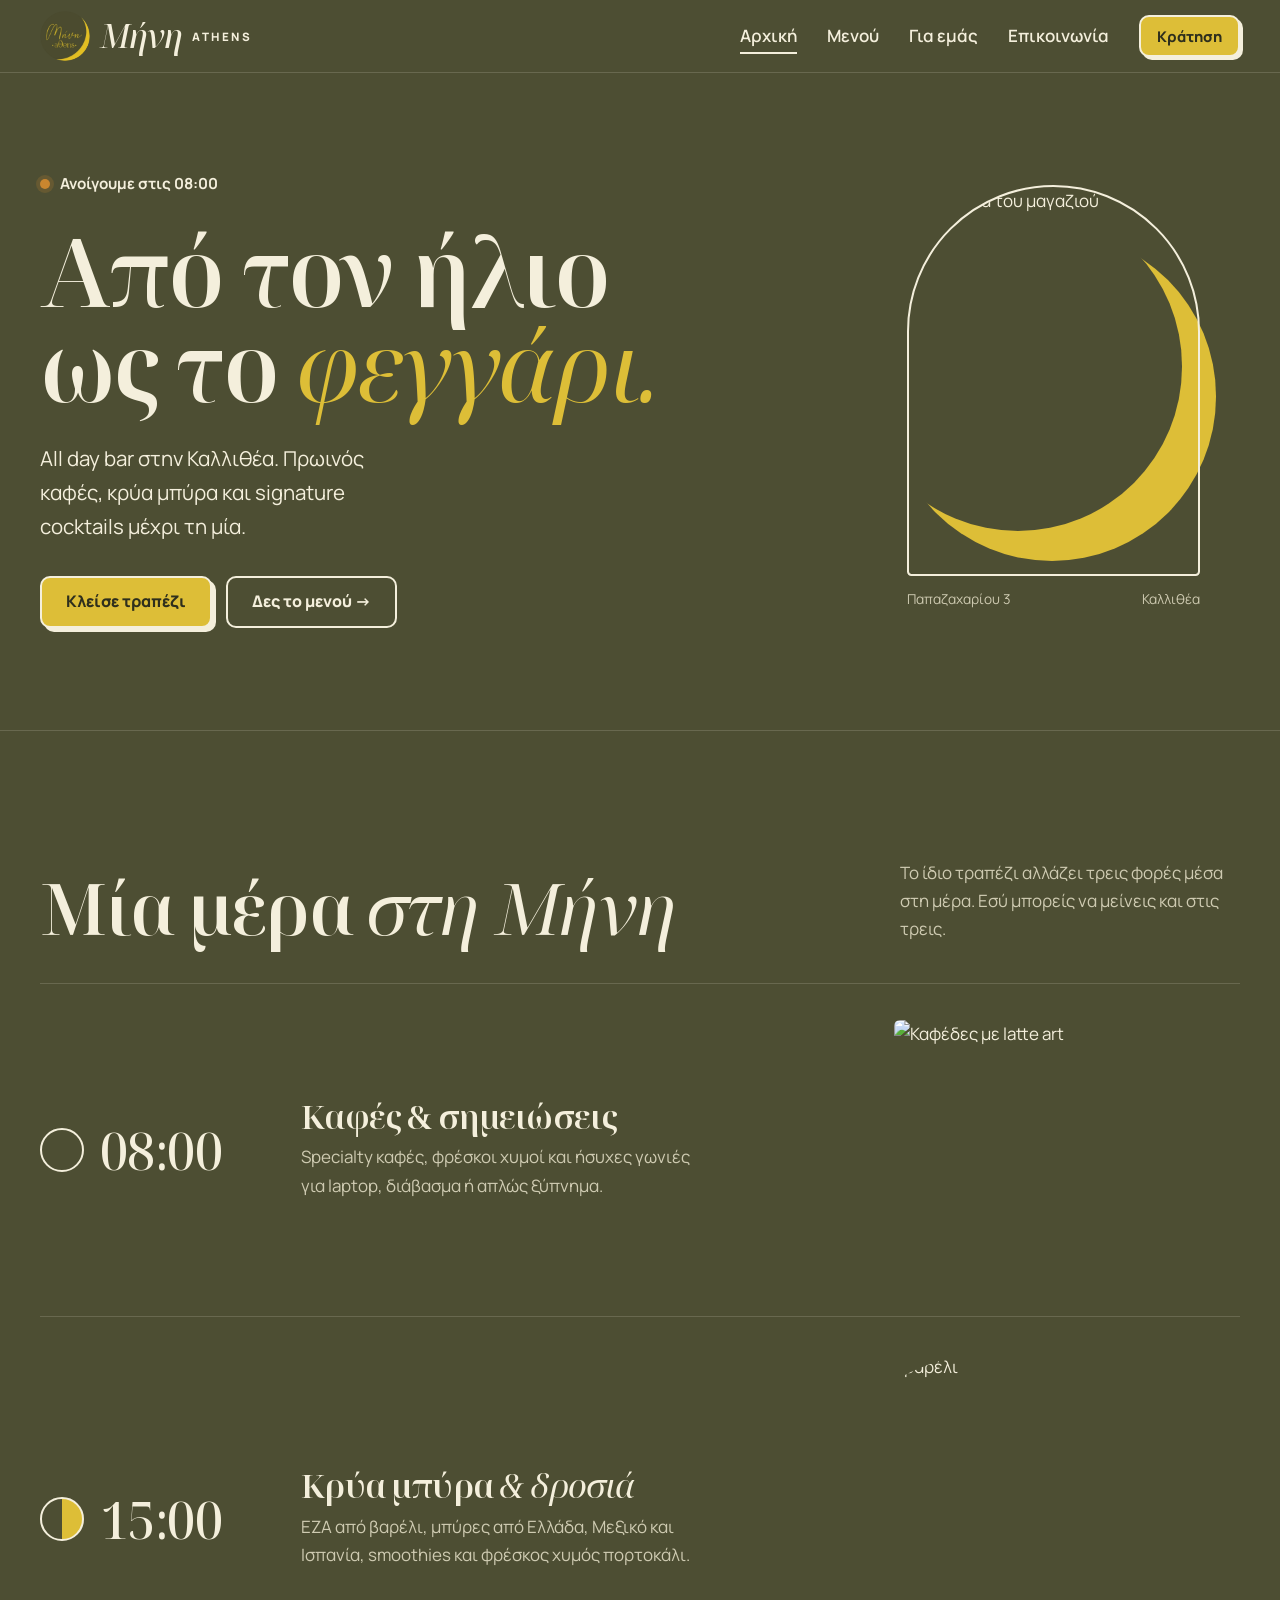
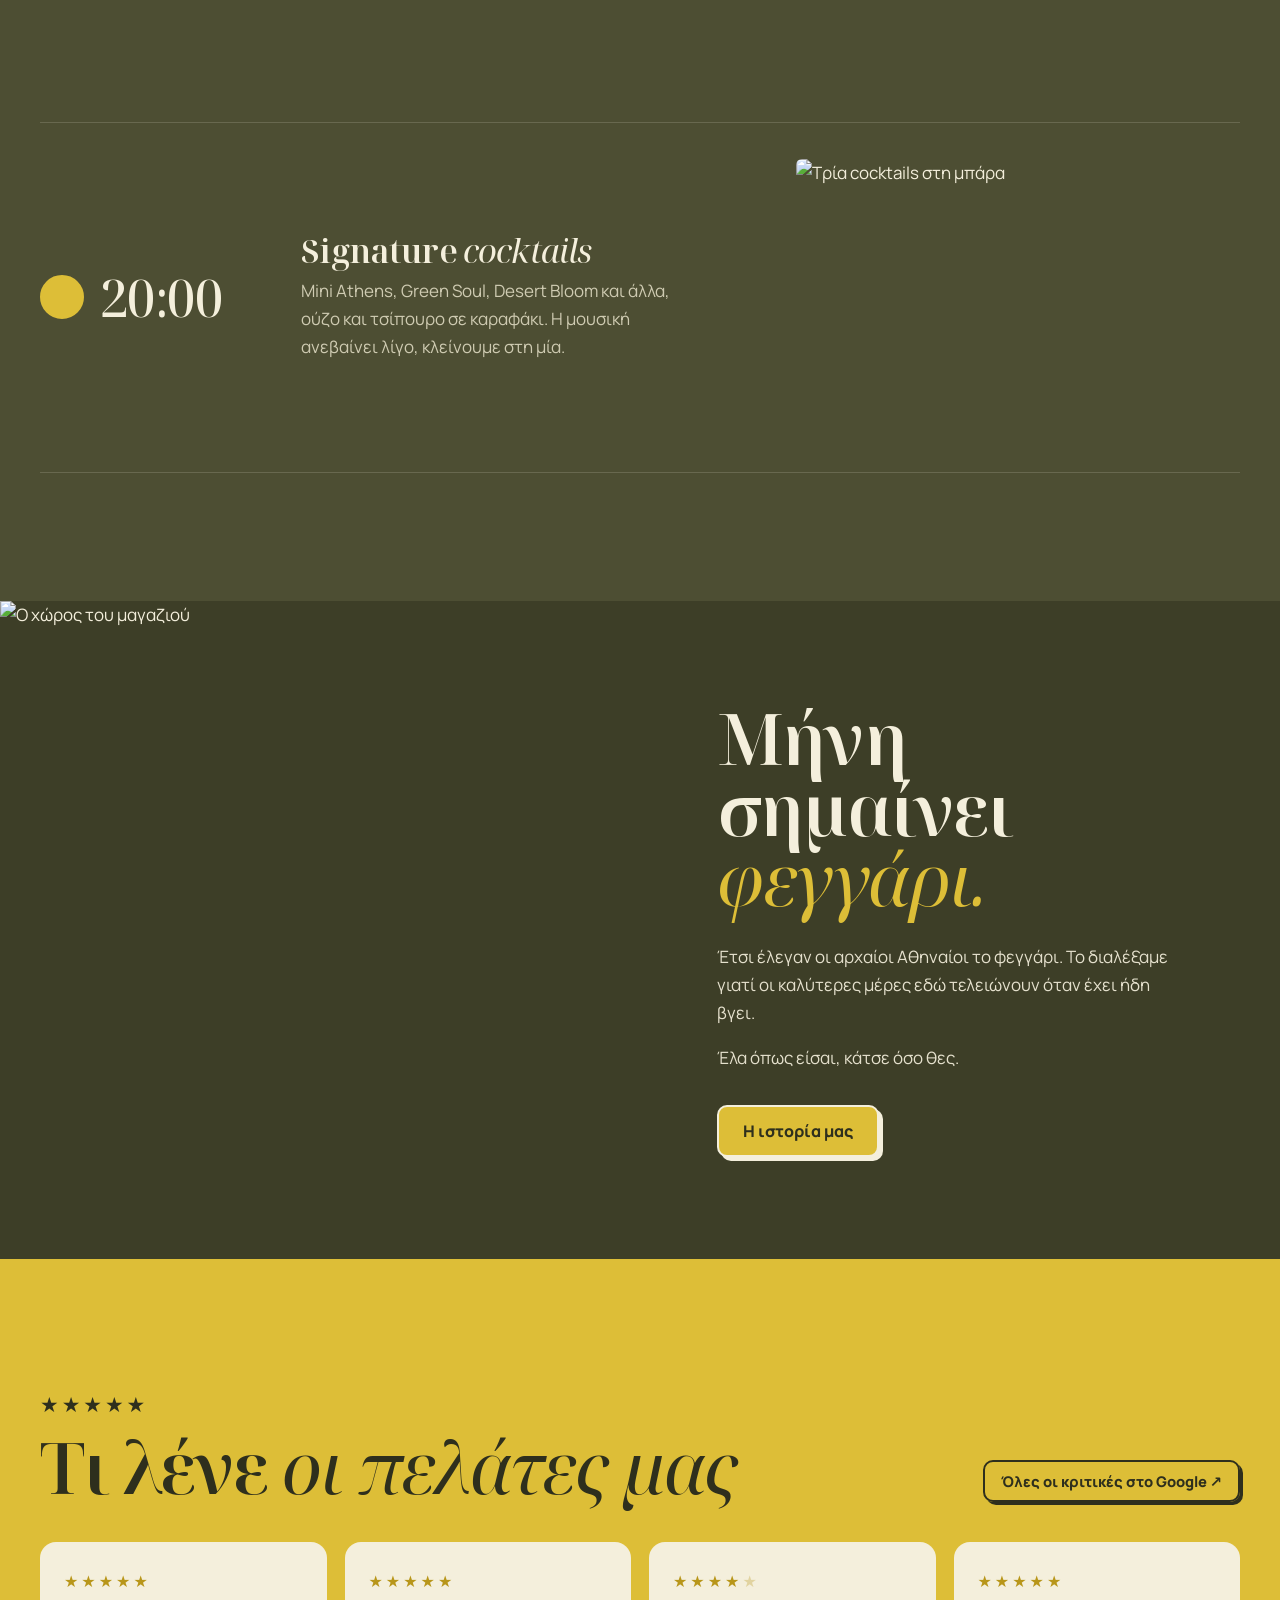
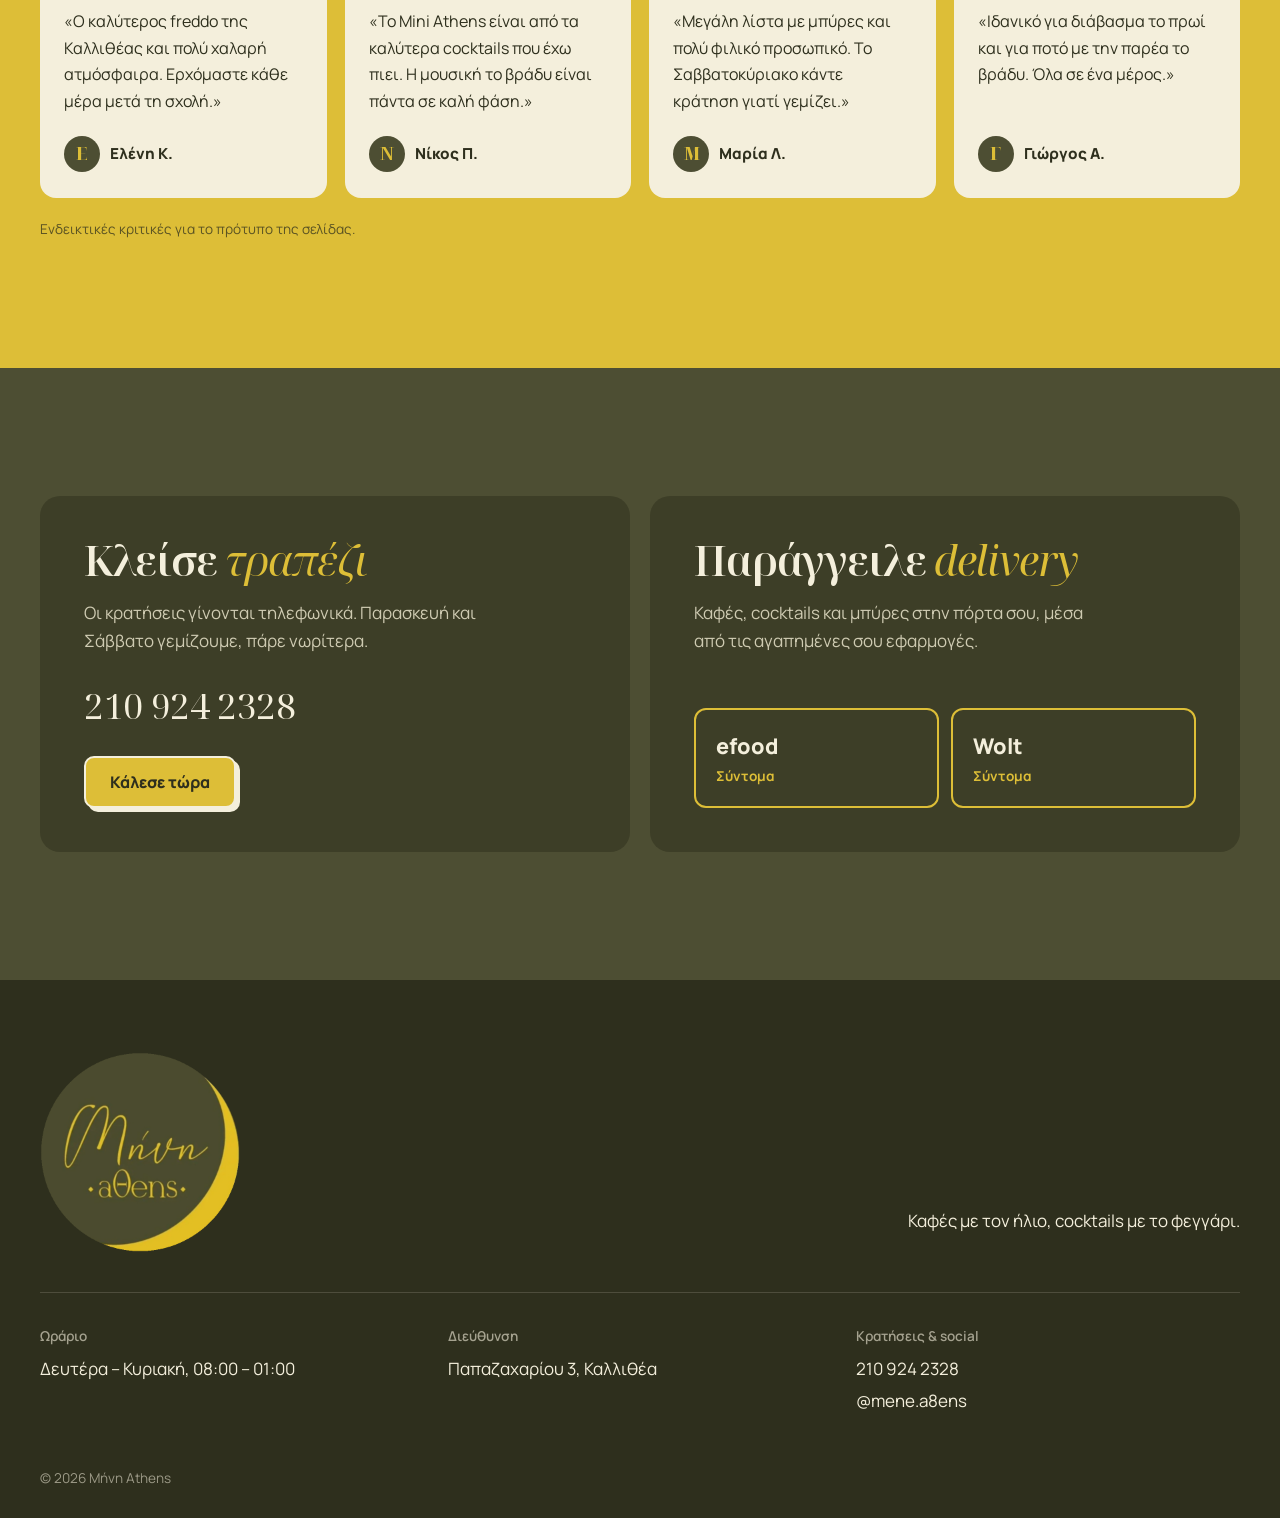
==== index.html @ d24938e7 "Initial prototype of the Μήνη Athens website Static multi-page site (home, menu, about, contact) wit" ====
<!doctype html>
<html lang="el">
<head>
  <meta charset="utf-8">
  <meta name="viewport" content="width=device-width, initial-scale=1">
  <title>Μήνη Athens · All Day Bar στην Καλλιθέα</title>
  <meta name="description" content="Μήνη Athens: all day bar στην Καλλιθέα. Καφές, brunch, φαγητό και cocktails, κάθε μέρα 08:00 – 01:00.">
  <meta name="theme-color" content="#4d4e33">
  <link rel="preconnect" href="https://fonts.googleapis.com">
  <link rel="preconnect" href="https://fonts.gstatic.com" crossorigin>
  <link href="https://fonts.googleapis.com/css2?family=Manrope:wght@400;500;600;700;800&family=Noto+Serif+Display:ital,wght@0,400;0,500;0,600;1,400;1,500&display=swap" rel="stylesheet">
  <link rel="stylesheet" href="css/style.css">
</head>
<body>
  <header id="site-header" class="site-header"></header>

  <main>
    <!-- HERO -->
    <section class="hero">
      <div class="container hero-grid">
        <div>
          <span id="open-now" class="status">Ανοιχτά τώρα</span>
          <h1>Από τον ήλιο<br>ως το <em>φεγγάρι.</em></h1>
          <p class="lead">All day bar στην Καλλιθέα. Πρωινός καφές, κρύα μπύρα και signature cocktails μέχρι τη μία.</p>
          <div class="btn-row">
            <a class="btn btn-moon" data-href="tel" href="#">Κλείσε τραπέζι</a>
            <a class="btn btn-ghost" href="menu.html">Δες το μενού →</a>
          </div>
        </div>
        <!-- ΠΡΟΣΩΡΙΝΗ ΦΩΤΟΓΡΑΦΙΑ: αντικατάστησε με φωτογραφία του μαγαζιού (π.χ. images/hero.jpg) -->
        <figure class="hero-photo">
          <img src="https://images.unsplash.com/photo-1514933651103-005eec06c04b?w=1200&q=75&auto=format&fit=crop" alt="Η μπάρα του μαγαζιού">
          <figcaption><span>Παπαζαχαρίου 3</span><span>Καλλιθέα</span></figcaption>
        </figure>
      </div>
    </section>

    <!-- Η ΜΕΡΑ ΣΤΟ MENE -->
    <section class="section">
      <div class="container">
        <div class="day-head">
          <h2>Μία μέρα <em>στη Μήνη</em></h2>
          <p class="muted">Το ίδιο τραπέζι αλλάζει τρεις φορές μέσα στη μέρα. Εσύ μπορείς να μείνεις και στις τρεις.</p>
        </div>

        <div class="day-row">
          <div class="day-time"><span class="moon" aria-hidden="true"></span><strong>08:00</strong></div>
          <div>
            <h3>Καφές & σημειώσεις</h3>
            <p class="muted">Specialty καφές, φρέσκοι χυμοί και ήσυχες γωνιές για laptop, διάβασμα ή απλώς ξύπνημα.</p>
          </div>
          <img src="https://images.unsplash.com/photo-1509042239860-f550ce710b93?w=900&q=75&auto=format&fit=crop" alt="Καφέδες με latte art" loading="lazy">
        </div>

        <div class="day-row">
          <div class="day-time"><span class="moon moon--half" aria-hidden="true"></span><strong>15:00</strong></div>
          <div>
            <h3>Κρύα μπύρα <em>& δροσιά</em></h3>
            <p class="muted">EZA από βαρέλι, μπύρες από Ελλάδα, Μεξικό και Ισπανία, smoothies και φρέσκος χυμός πορτοκάλι.</p>
          </div>
          <img src="https://images.unsplash.com/photo-1535958636474-b021ee887b13?w=900&q=75&auto=format&fit=crop" alt="Μπύρα από βαρέλι" loading="lazy">
        </div>

        <div class="day-row">
          <div class="day-time"><span class="moon moon--full" aria-hidden="true"></span><strong>20:00</strong></div>
          <div>
            <h3>Signature <em>cocktails</em></h3>
            <p class="muted">Mini Athens, Green Soul, Desert Bloom και άλλα, ούζο και τσίπουρο σε καραφάκι. Η μουσική ανεβαίνει λίγο, κλείνουμε στη μία.</p>
          </div>
          <img src="https://images.unsplash.com/photo-1551024709-8f23befc6f87?w=900&q=75&auto=format&fit=crop" alt="Τρία cocktails στη μπάρα" loading="lazy">
        </div>
      </div>
    </section>

    <!-- ΓΙΑ ΕΜΑΣ (σύντομο) -->
    <section class="story on-dark">
      <img src="https://images.unsplash.com/photo-1554118811-1e0d58224f24?w=1200&q=75&auto=format&fit=crop" alt="Ο χώρος του μαγαζιού" loading="lazy">
      <div class="story-text">
        <h2>Μήνη σημαίνει <em>φεγγάρι.</em></h2>
        <p>Έτσι έλεγαν οι αρχαίοι Αθηναίοι το φεγγάρι. Το διαλέξαμε γιατί οι καλύτερες μέρες εδώ τελειώνουν όταν έχει ήδη βγει.</p>
        <p>Έλα όπως είσαι, κάτσε όσο θες.</p>
        <a class="btn btn-moon" href="about.html">Η ιστορία μας</a>
      </div>
    </section>

    <!-- ΚΡΙΤΙΚΕΣ -->
    <section class="section reviews-section">
      <div class="container">
        <div class="reviews-head">
          <div>
            <div class="stars stars-big" aria-hidden="true">★★★★★</div>
            <h2>Τι λένε <em>οι πελάτες μας</em></h2>
          </div>
          <a id="reviews-more" class="btn btn-small" href="#" target="_blank" rel="noopener">Όλες οι κριτικές στο Google ↗</a>
        </div>
        <div id="reviews" class="reviews"></div>
      </div>
    </section>

    <!-- ΚΡΑΤΗΣΗ + DELIVERY -->
    <section class="section">
      <div class="container actions">
        <div class="action-card">
          <h3>Κλείσε <em>τραπέζι</em></h3>
          <p class="muted">Οι κρατήσεις γίνονται τηλεφωνικά. Παρασκευή και Σάββατο γεμίζουμε, πάρε νωρίτερα.</p>
          <a class="action-phone" data-site="phone" href="#"></a>
          <a class="btn btn-moon" data-href="tel" href="#">Κάλεσε τώρα</a>
        </div>
        <div class="action-card action-card--delivery">
          <h3>Παράγγειλε <em>delivery</em></h3>
          <p class="muted">Καφές, cocktails και μπύρες στην πόρτα σου, μέσα από τις αγαπημένες σου εφαρμογές.</p>
          <div class="delivery-buttons" data-delivery></div>
        </div>
      </div>
    </section>
  </main>

  <footer id="site-footer" class="site-footer"></footer>
  <a class="btn btn-moon mobile-call" data-href="tel" href="#">Κράτηση τηλεφωνικά</a>

  <script src="js/config.js"></script>
  <script src="js/site.js"></script>
</body>
</html>
---- css/style.css ----
/* ===== Χρώματα & βασικά (αλλάζεις εδώ την παλέτα) ===== */
:root {
  --paper: #4d4e33;      /* φόντο: λαδί του λογότυπου */
  --ink: #f4efdc;        /* κείμενο: ζεστό κρεμ */
  --green: #3d3e27;      /* πιο σκούρο λαδί για ενότητες που ξεχωρίζουν */
  --green-deep: #2e2f1d; /* footer */
  --green-light: #ddbe37;
  --moon: #ddbe37;       /* χρυσό του λογότυπου: μόνο για έμφαση */
  --dark: #2e2f1d;       /* κείμενο πάνω σε χρυσό */
  --muted: #cfcbb2;
  --rule: rgba(243, 237, 224, 0.16);
  --rule-light: rgba(243, 237, 224, 0.16);

  --serif: "Noto Serif Display", Georgia, serif;
  --sans: "Manrope", system-ui, -apple-system, "Segoe UI", sans-serif;
  --container: 1200px;
  --header-h: 72px;
  --ease: cubic-bezier(.2, .8, .2, 1);
}

*, *::before, *::after { box-sizing: border-box; }
html { scroll-behavior: smooth; scroll-padding-top: calc(var(--header-h) + 64px); }
body {
  margin: 0;
  font-family: var(--sans);
  font-size: 17px;
  line-height: 1.65;
  color: var(--ink);
  background: var(--paper);
  -webkit-font-smoothing: antialiased;
}
img { max-width: 100%; display: block; }
a { color: inherit; }
p { margin: 0 0 1em; }

h1, h2, h3 {
  font-family: var(--serif);
  font-weight: 600;
  line-height: 1;
  letter-spacing: -0.025em;
  margin: 0 0 .4em;
}
h1 { font-size: clamp(3.2rem, 9vw, 7.5rem); }
h2 { font-size: clamp(2.4rem, 5.5vw, 4.4rem); }
h3 { font-size: clamp(1.6rem, 2.6vw, 2.1rem); }
h1 em, h2 em, h3 em { font-style: italic; font-weight: 400; }

.container { width: min(100% - 32px, var(--container)); margin-inline: auto; }
.section { padding: clamp(72px, 10vw, 140px) 0; }
.muted { color: var(--muted); }
.kicker { font-weight: 700; font-size: .95rem; margin-bottom: 18px; display: block; }

/* ===== Φεγγάρια (φάσεις) ===== */
.moon {
  display: inline-block; width: 44px; height: 44px; border-radius: 50%;
  border: 2px solid currentColor; flex: none;
}
.moon--half { background: linear-gradient(90deg, transparent 50%, var(--moon) 50%); }
.moon--full { background: var(--moon); border-color: var(--moon); }

/* ===== Κουμπιά: «βαριά» με σκιά που πατιέται ===== */
.btn {
  display: inline-flex; align-items: center; justify-content: center; gap: 10px;
  min-height: 52px; padding: 0 24px; border-radius: 10px;
  font-family: var(--sans); font-weight: 800; font-size: 1rem; text-decoration: none;
  border: 2px solid var(--ink); background: var(--paper); color: var(--ink);
  box-shadow: 4px 4px 0 var(--ink);
  transition: transform .18s var(--ease), box-shadow .18s var(--ease), background .18s;
}
.btn:hover { transform: translate(-2px, -2px); box-shadow: 6px 6px 0 var(--ink); }
.btn:active { transform: translate(4px, 4px); box-shadow: 0 0 0 var(--ink); }
.btn-moon { background: var(--moon); color: var(--dark); }

.btn-ghost { box-shadow: none; background: transparent; }
.btn-ghost:hover { box-shadow: none; transform: none; background: rgba(243,237,224,.08); }
.btn-small { min-height: 42px; padding: 0 16px; font-size: .92rem; box-shadow: 3px 3px 0 var(--ink); }
.btn.is-disabled { opacity: .45; box-shadow: none; transform: none; cursor: default; border-style: dashed; }
.btn-row { display: flex; flex-wrap: wrap; gap: 14px; }

/* ===== Header ===== */
.site-header {
  position: sticky; top: 0; z-index: 50;
  background: var(--paper);
  border-bottom: 1px solid var(--rule);
}
.header-inner { height: var(--header-h); display: flex; align-items: center; justify-content: space-between; }
.logo { display: inline-flex; align-items: center; gap: 10px; text-decoration: none; }
.logo-word { font-family: var(--serif); font-style: italic; font-size: 2rem; font-weight: 500; letter-spacing: -0.03em; line-height: 1; }
.logo-sub { font-size: .72rem; font-weight: 800; letter-spacing: .22em; text-transform: uppercase; }
.logo-img { height: 50px; width: 50px; border-radius: 50%; object-fit: cover; }
.footer-logo { width: clamp(140px, 18vw, 200px); height: auto; }
.main-nav { display: flex; align-items: center; gap: 30px; }
.main-nav a:not(.btn) { text-decoration: none; font-weight: 600; position: relative; }
.main-nav a:not(.btn)::after {
  content: ""; position: absolute; left: 0; right: 0; bottom: -4px; height: 2px;
  background: currentColor; transform: scaleX(0); transform-origin: left; transition: transform .25s var(--ease);
}
.main-nav a:not(.btn):hover::after, .main-nav a[aria-current="page"]::after { transform: scaleX(1); }
.nav-toggle { display: none; background: none; border: 0; padding: 8px; cursor: pointer; }
.nav-toggle span { display: block; width: 26px; height: 2px; background: var(--ink); margin: 6px 0; transition: .2s var(--ease); }

@media (max-width: 860px) {
  .nav-toggle { display: block; }
  .main-nav {
    position: absolute; top: var(--header-h); left: 0; right: 0;
    flex-direction: column; align-items: stretch; gap: 0;
    background: var(--paper); border-bottom: 1px solid var(--rule);
    padding: 4px 16px 24px; display: none;
  }
  .main-nav a:not(.btn) { padding: 16px 0; border-bottom: 1px solid var(--rule); font-family: var(--serif); font-size: 1.6rem; }
  .main-nav a:not(.btn)::after { display: none; }
  .main-nav .btn { margin-top: 20px; }
  .nav-open .main-nav { display: flex; }
  .nav-open .nav-toggle span:nth-child(1) { transform: translateY(8px) rotate(45deg); }
  .nav-open .nav-toggle span:nth-child(2) { opacity: 0; }
  .nav-open .nav-toggle span:nth-child(3) { transform: translateY(-8px) rotate(-45deg); }
}

/* ===== Hero (αρχική) ===== */
.hero { padding: clamp(40px, 6vw, 72px) 0 clamp(64px, 8vw, 110px); overflow: hidden; border-bottom: 1px solid var(--rule); }
.hero-grid { display: grid; grid-template-columns: 1.35fr .65fr; gap: clamp(24px, 4vw, 56px); align-items: end; }
.hero h1 { margin-bottom: .3em; font-size: clamp(3.2rem, 7.4vw, 7rem); }
.hero h1 em { color: var(--moon); }
.hero .lead { font-size: clamp(1.1rem, 1.6vw, 1.3rem); max-width: 30ch; margin-bottom: 32px; }
.status { display: inline-flex; align-items: center; gap: 10px; font-weight: 700; font-size: .95rem; margin-bottom: 28px; }
.status::before { content: ""; width: 10px; height: 10px; border-radius: 50%; background: #3a9a5f; box-shadow: 0 0 0 4px rgba(58,154,95,.2); }
.status.closed::before { background: #c9862f; box-shadow: 0 0 0 4px rgba(201,134,47,.2); }

.hero-photo { position: relative; margin-top: 40px; }
.hero-photo::before {           /* μισοφέγγαρο σαν του λογότυπου, γύρω από τη φωτογραφία */
  content: ""; position: absolute; z-index: 0;
  width: 112%; aspect-ratio: 1; border-radius: 50%; background: transparent;
  top: 4%; left: -18%;
  box-shadow: 34px 30px 0 0 var(--moon);
}
.hero-photo img {
  position: relative; z-index: 1;
  width: 100%; aspect-ratio: 3/4; object-fit: cover;
  border-radius: 200px 200px 6px 6px;   /* καμάρα */
  border: 2px solid var(--ink);
}
.hero-photo figcaption {
  position: relative; z-index: 1; margin-top: 12px;
  font-size: .85rem; color: var(--muted); display: flex; justify-content: space-between;
}
@media (max-width: 860px) {
  .hero-grid { grid-template-columns: 1fr; }
  .hero-photo { width: 82%; margin: 32px 0 0 auto; }
}


/* ===== Η μέρα στο Mene (timeline) ===== */
.day-head { display: flex; justify-content: space-between; align-items: end; gap: 24px; flex-wrap: wrap; margin-bottom: 40px; }
.day-head h2 { margin: 0; }
.day-head p { margin: 0; max-width: 34ch; }
.day-row {
  display: grid; grid-template-columns: 210px 1fr 1fr; gap: clamp(20px, 4vw, 56px);
  align-items: center; padding: 36px 0; border-top: 1px solid var(--rule);
}
.day-row:last-child { border-bottom: 1px solid var(--rule); }
.day-time { display: flex; align-items: center; gap: 16px; }
.day-time strong { font-family: var(--serif); font-size: clamp(2.4rem, 4vw, 3.4rem); font-weight: 500; letter-spacing: -0.03em; font-variant-numeric: tabular-nums; }
.day-row h3 { margin-bottom: .3em; }
.day-row p { margin: 0; max-width: 40ch; }
.day-row img { width: 100%; aspect-ratio: 16/10; object-fit: cover; border-radius: 6px; }
.day-row:nth-child(2) img { aspect-ratio: 4/3; width: 78%; justify-self: end; }
.day-row:nth-child(3) img { border-radius: 200px 200px 6px 6px; aspect-ratio: 4/3; }
@media (max-width: 860px) {
  .day-row { grid-template-columns: 1fr; gap: 14px; }
  .day-row:nth-child(2) img { width: 100%; }
}

/* ===== Σκούρο split (Για εμάς στην αρχική) ===== */
.story { background: var(--green); color: var(--ink); display: grid; grid-template-columns: 1fr 1fr; }
.story img { width: 100%; height: 100%; object-fit: cover; min-height: 420px; }
.story-text { padding: clamp(48px, 8vw, 110px) clamp(24px, 6vw, 88px); align-self: center; }
.story-text h2 em { color: var(--moon); }
.story-text p { max-width: 46ch; opacity: .92; }
.story-text .btn { margin-top: 16px; }
@media (max-width: 860px) { .story { grid-template-columns: 1fr; } .story img { min-height: 300px; } }

/* ===== Κριτικές ===== */
.reviews-section { background: var(--moon); color: var(--dark); }
.reviews-head { display: flex; justify-content: space-between; align-items: end; gap: 20px; flex-wrap: wrap; margin-bottom: 40px; }
.reviews-head h2 { margin: 0; }
.reviews-head .btn { border-color: var(--dark); color: var(--dark); background: transparent; box-shadow: 3px 3px 0 var(--dark); }
.reviews-head .btn:hover { box-shadow: 5px 5px 0 var(--dark); }
.reviews { display: grid; grid-template-columns: repeat(4, 1fr); gap: 18px; }
.review {
  margin: 0; padding: 26px 24px; border-radius: 16px;
  background: var(--ink); color: var(--dark);
  display: flex; flex-direction: column;
  transition: transform .25s var(--ease);
}
.review:hover { transform: translateY(-4px); }
.review blockquote { margin: 14px 0 22px; flex: 1; font-size: 1rem; }
.review figcaption { display: flex; align-items: center; gap: 10px; font-weight: 800; font-size: .95rem; }
.avatar {
  width: 36px; height: 36px; border-radius: 50%; display: grid; place-items: center;
  background: var(--paper); color: var(--moon); font-family: var(--serif); font-size: 1.1rem;
}
.stars { letter-spacing: 3px; font-size: 1rem; color: #b8961a; }
.stars span { opacity: .3; }
.stars-big { color: var(--dark); font-size: 1.3rem; margin-bottom: 10px; }
@media (max-width: 1000px) { .reviews { grid-template-columns: repeat(2, 1fr); } }
@media (max-width: 640px) {
  /* στο κινητό: οριζόντιο σύρσιμο */
  .reviews { display: flex; overflow-x: auto; scroll-snap-type: x mandatory; gap: 14px; margin-inline: -16px; padding: 0 16px 8px; scrollbar-width: none; }
  .reviews::-webkit-scrollbar { display: none; }
  .review { flex: 0 0 82%; scroll-snap-align: start; }
}

/* ===== Κράτηση & delivery ===== */
.actions { display: grid; grid-template-columns: 1fr 1fr; gap: 20px; }
.action-card {
  background: var(--green); border-radius: 20px; padding: clamp(28px, 4vw, 44px);
  display: flex; flex-direction: column; align-items: flex-start;
}
.action-card h3 { font-size: clamp(2rem, 3.4vw, 2.6rem); }
.action-card h3 em { color: var(--moon); }
.action-card p { max-width: 40ch; }
.action-phone {
  font-family: var(--serif); font-size: clamp(1.7rem, 3vw, 2.2rem); text-decoration: none;
  margin: 4px 0 22px; letter-spacing: -0.01em;
}
.action-phone:hover { color: var(--moon); }
.action-card .btn { margin-top: auto; }
.delivery-buttons { display: grid; grid-template-columns: 1fr 1fr; gap: 12px; width: 100%; margin-top: auto; }
.delivery-btn {
  display: flex; flex-direction: column; gap: 2px; padding: 18px 20px; border-radius: 12px;
  background: var(--moon); color: var(--dark); text-decoration: none;
  border: 2px solid var(--moon);
  transition: transform .18s var(--ease), background .18s;
}
.delivery-btn strong { font-size: 1.35rem; font-weight: 800; }
.delivery-btn span { font-size: .85rem; font-weight: 700; opacity: .8; }
a.delivery-btn:hover { transform: translateY(-3px); }
.delivery-btn.is-soon { background: transparent; color: var(--ink); }
.delivery-btn.is-soon span { color: var(--moon); opacity: 1; }
@media (max-width: 860px) { .actions { grid-template-columns: 1fr; } }

/* μεγάλο τηλέφωνο (σελίδα Επικοινωνία) */
.booking-phone {
  display: inline-block; text-decoration: none;
  font-family: var(--serif); font-weight: 500; letter-spacing: -0.03em; line-height: 1;
  border-bottom: 3px solid var(--moon); padding-bottom: 6px; margin: 8px 0 28px;
  transition: color .2s;
}
.booking-phone:hover { color: var(--moon); }

/* ===== Hero εσωτερικών σελίδων ===== */
.page-hero { padding: clamp(48px, 7vw, 96px) 0 clamp(32px, 4vw, 48px); border-bottom: 2px solid var(--ink); }
.page-hero-inner { display: flex; justify-content: space-between; align-items: end; gap: 24px; flex-wrap: wrap; }
.page-hero h1 { margin: 0; }
.page-hero h1 em { color: var(--moon); }
.page-hero p { max-width: 36ch; margin: 0; }

/* ===== Μενού ===== */
.menu-nav-wrap { position: sticky; top: var(--header-h); z-index: 40; background: var(--paper); border-bottom: 1px solid var(--rule); }
.menu-nav { display: flex; gap: 26px; overflow-x: auto; scrollbar-width: none; }
.menu-nav::-webkit-scrollbar { display: none; }
.menu-nav a {
  flex: none; padding: 16px 0 14px; text-decoration: none; font-weight: 700; font-size: .98rem;
  color: var(--muted); border-bottom: 3px solid transparent;
}
.menu-nav a.active { color: var(--ink); border-color: var(--moon); }
.menu-body { max-width: 760px; padding: 24px 0 40px; }
.menu-cat { padding: 48px 0 8px; }
.menu-cat h2 { font-size: clamp(2.4rem, 6vw, 3.4rem); font-style: italic; font-weight: 500; margin-bottom: .15em; }
.menu-note { color: var(--green-light); font-weight: 700; font-size: .95rem; margin: 0; }
.menu-cat ul { list-style: none; margin: 20px 0 0; padding: 0; }
.menu-item { padding: 14px 0; }
.menu-item-main { display: flex; align-items: baseline; gap: 10px; }
.menu-item-name { font-weight: 700; font-size: 1.08rem; }
.menu-dots { flex: 1; border-bottom: 2px dotted var(--rule); transform: translateY(-5px); min-width: 20px; }
.menu-price { font-weight: 800; white-space: nowrap; font-variant-numeric: tabular-nums; }
.menu-desc { margin: 2px 0 0; color: var(--muted); font-size: .95rem; max-width: 52ch; }
.tag {
  font-style: normal; font-size: .68rem; font-weight: 800; text-transform: uppercase; letter-spacing: .08em;
  border: 0; color: var(--dark); background: var(--moon); padding: 1px 7px; border-radius: 4px; vertical-align: 2px; margin-left: 4px;
}
.menu-footer-note { color: var(--muted); font-size: .9rem; border-top: 1px solid var(--rule); padding: 24px 0 72px; max-width: 760px; }

/* ===== Για εμάς ===== */
.prose { max-width: 62ch; font-size: 1.12rem; }
.prose .dropcap::first-letter {
  font-family: var(--serif); font-size: 5.2em; float: left; line-height: .82; margin: .06em .1em 0 0; color: var(--moon);
}
.about-grid { display: grid; grid-template-columns: 1.2fr .8fr; gap: clamp(32px, 6vw, 88px); align-items: start; }
.about-grid img { border-radius: 200px 200px 6px 6px; border: 2px solid var(--ink); aspect-ratio: 3/4; object-fit: cover; width: 100%; position: sticky; top: calc(var(--header-h) + 24px); }
@media (max-width: 860px) { .about-grid { grid-template-columns: 1fr; } .about-grid img { position: static; width: 80%; } }

.lines { list-style: none; padding: 0; margin: 0; border-top: 2px solid var(--ink); }
.lines li { display: grid; grid-template-columns: 1fr 1.4fr; gap: 24px; padding: 28px 0; border-bottom: 1px solid var(--rule); align-items: baseline; }
.lines h3 { margin: 0; }
.lines p { margin: 0; color: var(--muted); }
@media (max-width: 700px) { .lines li { grid-template-columns: 1fr; gap: 6px; } }

/* ===== Επικοινωνία ===== */
.contact-grid { display: grid; grid-template-columns: 1fr 1.2fr; gap: clamp(32px, 5vw, 72px); align-items: start; }
.info-list { list-style: none; margin: 0 0 32px; padding: 0; border-top: 2px solid var(--ink); }
.info-list li { padding: 18px 0; border-bottom: 1px solid var(--rule); display: grid; grid-template-columns: 120px 1fr; gap: 16px; align-items: baseline; }
.info-list span { color: var(--muted); font-size: .9rem; font-weight: 600; }
.info-list a, .info-list p { margin: 0; font-weight: 700; font-size: 1.12rem; text-decoration: none; }
.info-list a:hover { text-decoration: underline; text-decoration-color: var(--moon); text-decoration-thickness: 3px; }
.map { border: 2px solid var(--ink); width: 100%; height: 480px; border-radius: 6px; display: block; }
@media (max-width: 860px) { .contact-grid { grid-template-columns: 1fr; } .map { height: 340px; } }

/* ===== Footer ===== */
.site-footer { background: var(--green-deep); color: var(--ink); padding: 72px 0 28px; }
.footer-top { display: flex; justify-content: space-between; align-items: end; gap: 32px; flex-wrap: wrap; padding-bottom: 40px; border-bottom: 1px solid var(--rule-light); }
.footer-word { font-family: var(--serif); font-style: italic; font-size: clamp(4rem, 14vw, 11rem); line-height: .8; letter-spacing: -0.04em; }
.footer-word span { color: var(--moon); }
.footer-cols { display: grid; grid-template-columns: repeat(3, 1fr); gap: 24px; padding-top: 32px; }
.footer-cols h4 { font-size: .85rem; font-weight: 600; opacity: .6; margin: 0 0 8px; }
.footer-cols p { margin: 0 0 4px; }
.site-footer a { text-decoration: none; }
.site-footer a:hover { color: var(--moon); }
.footer-bottom { margin-top: 48px; font-size: .85rem; opacity: .55; }
@media (max-width: 700px) { .footer-cols { grid-template-columns: 1fr; } }

/* ===== Κινητό κουμπί κράτησης ===== */
.mobile-call { display: none; position: fixed; left: 16px; right: 16px; bottom: 16px; z-index: 60; }
@media (max-width: 860px) {
  .mobile-call { display: flex; }
  body { padding-bottom: 88px; }
}
.reviews-note { margin: 20px 0 0; font-size: .85rem; opacity: .75; }
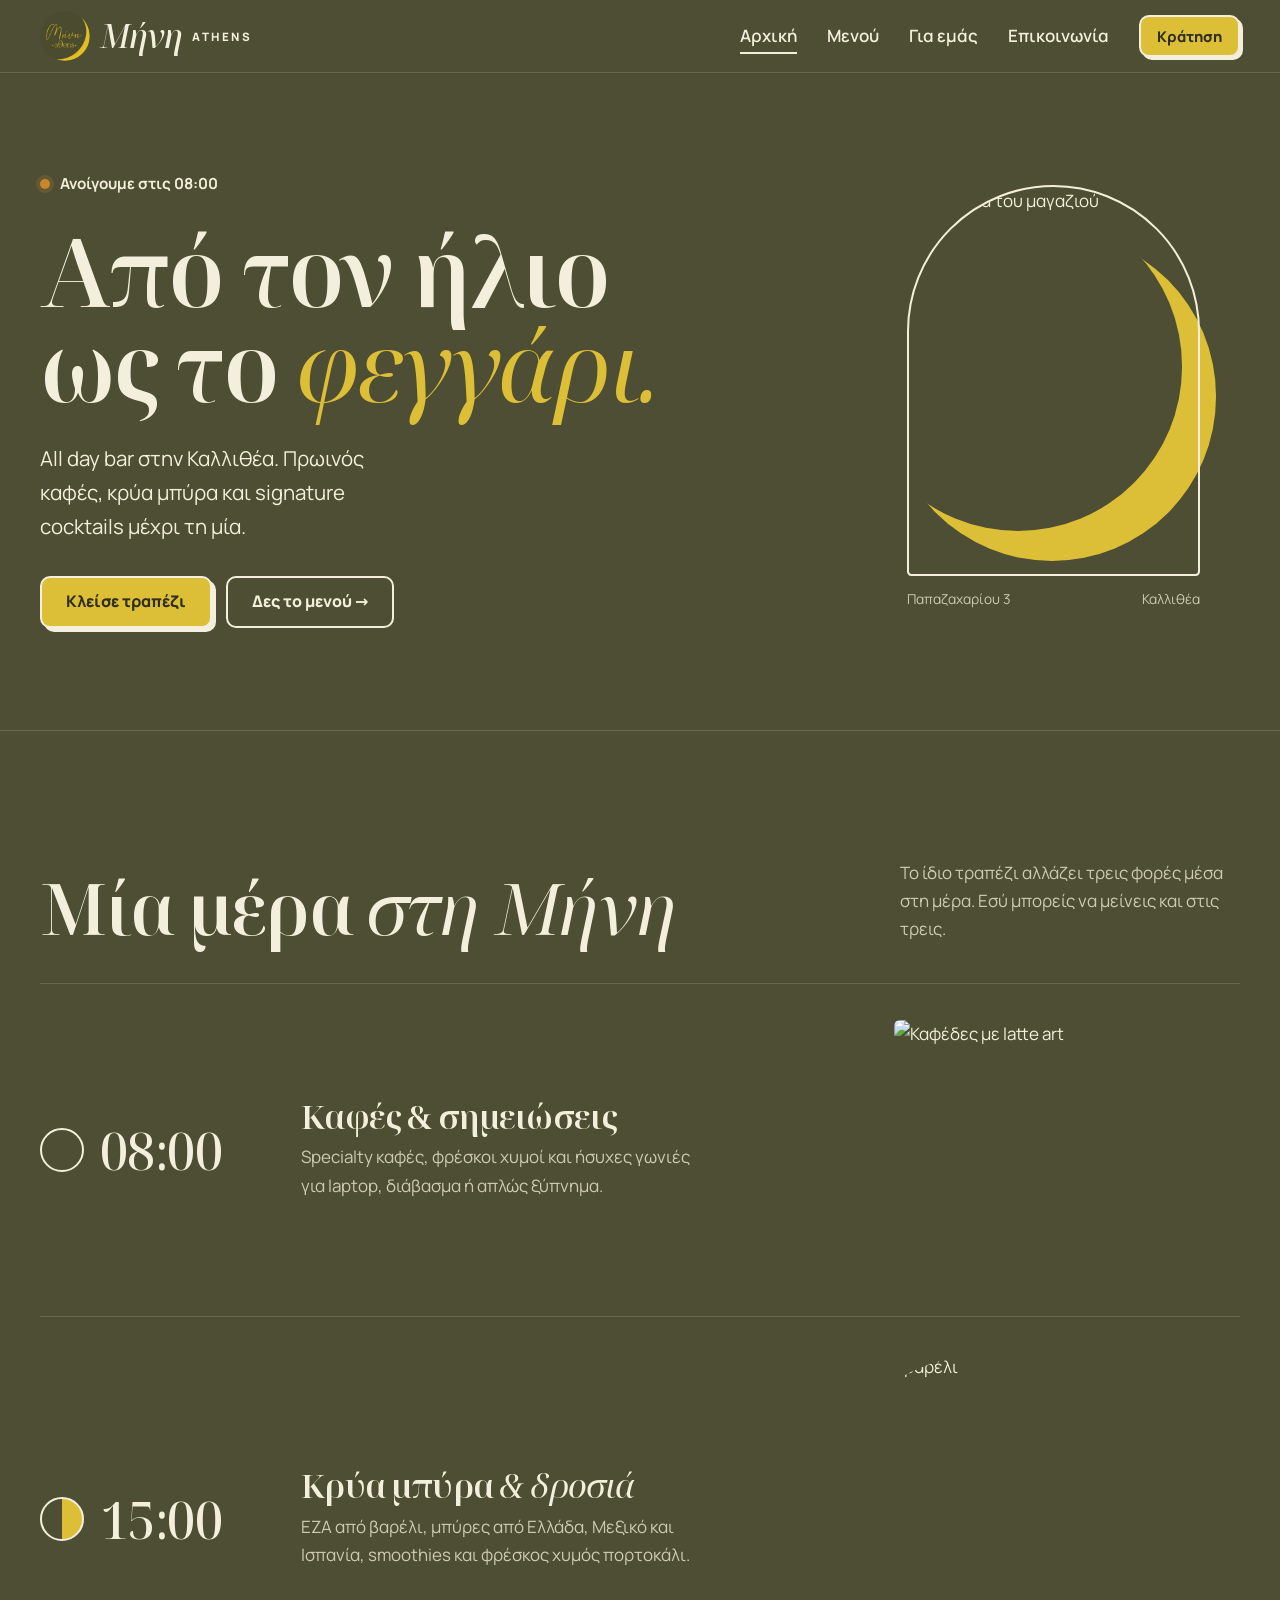
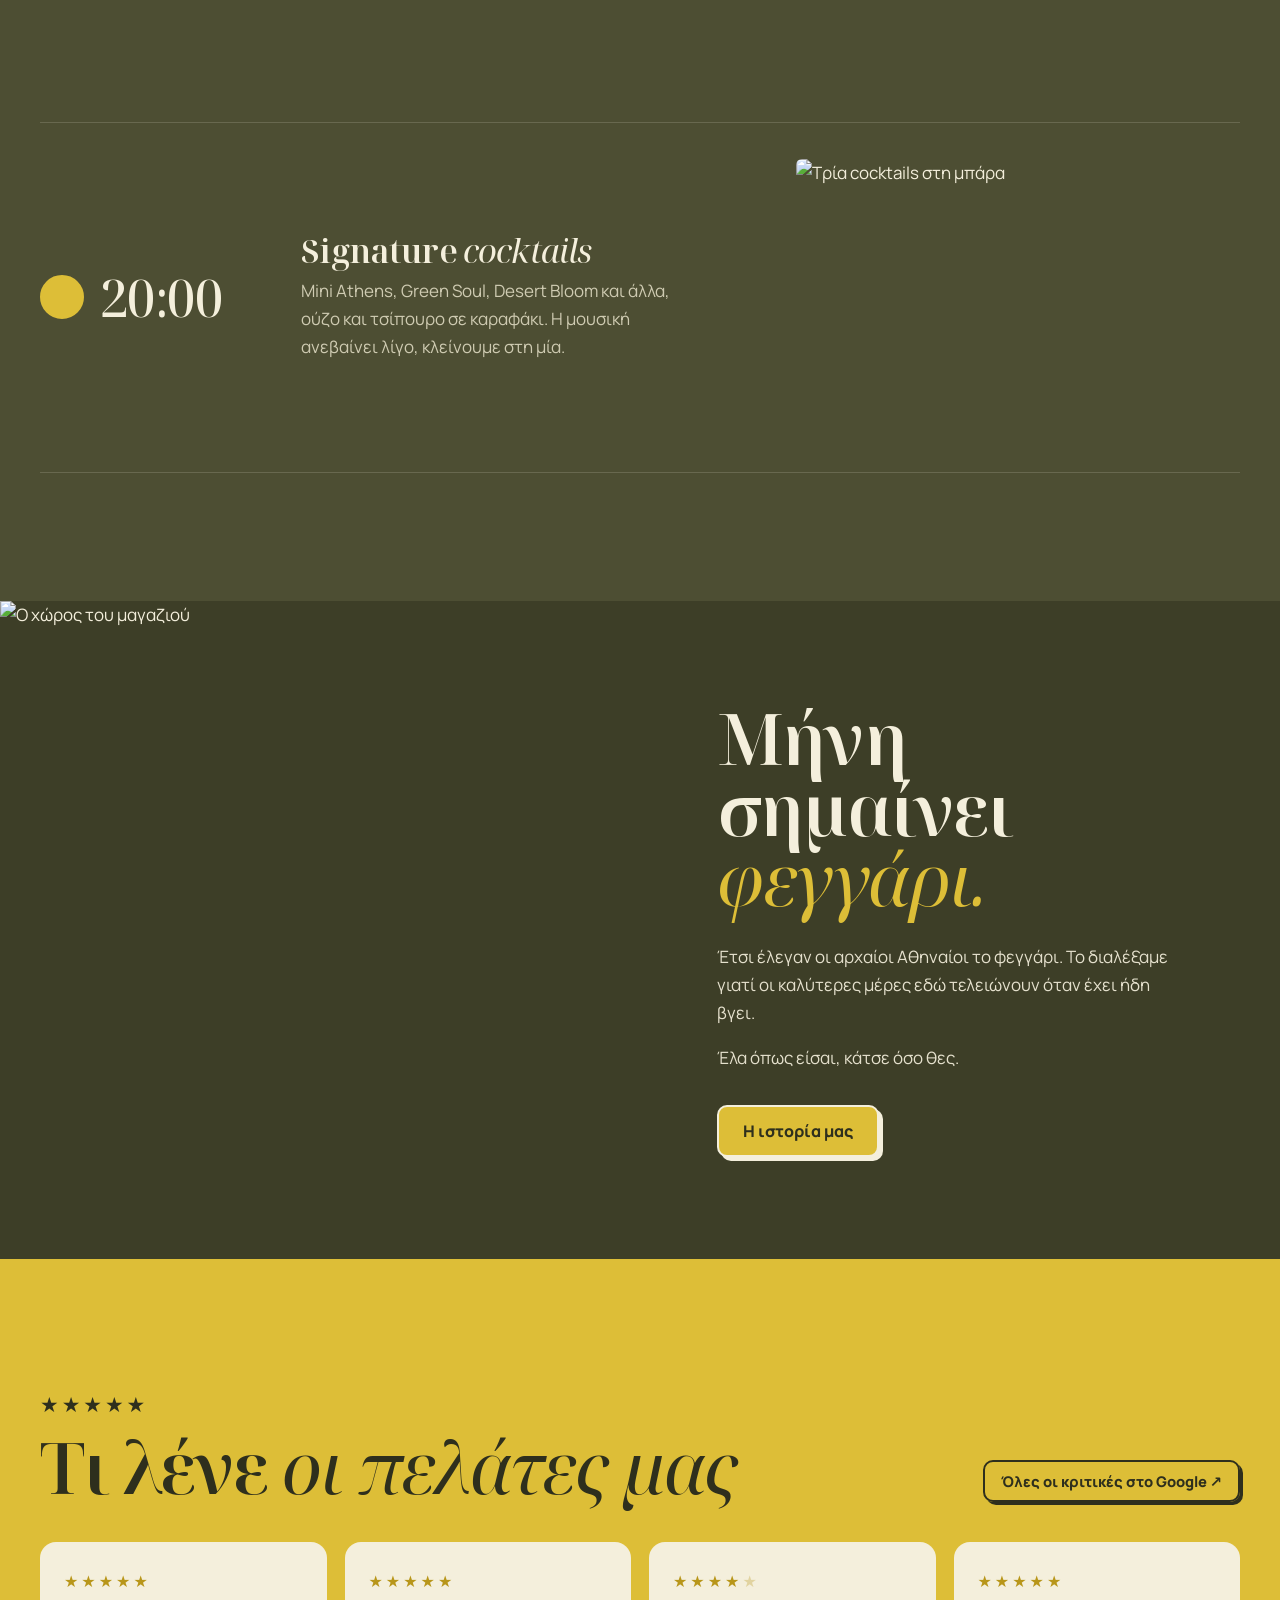
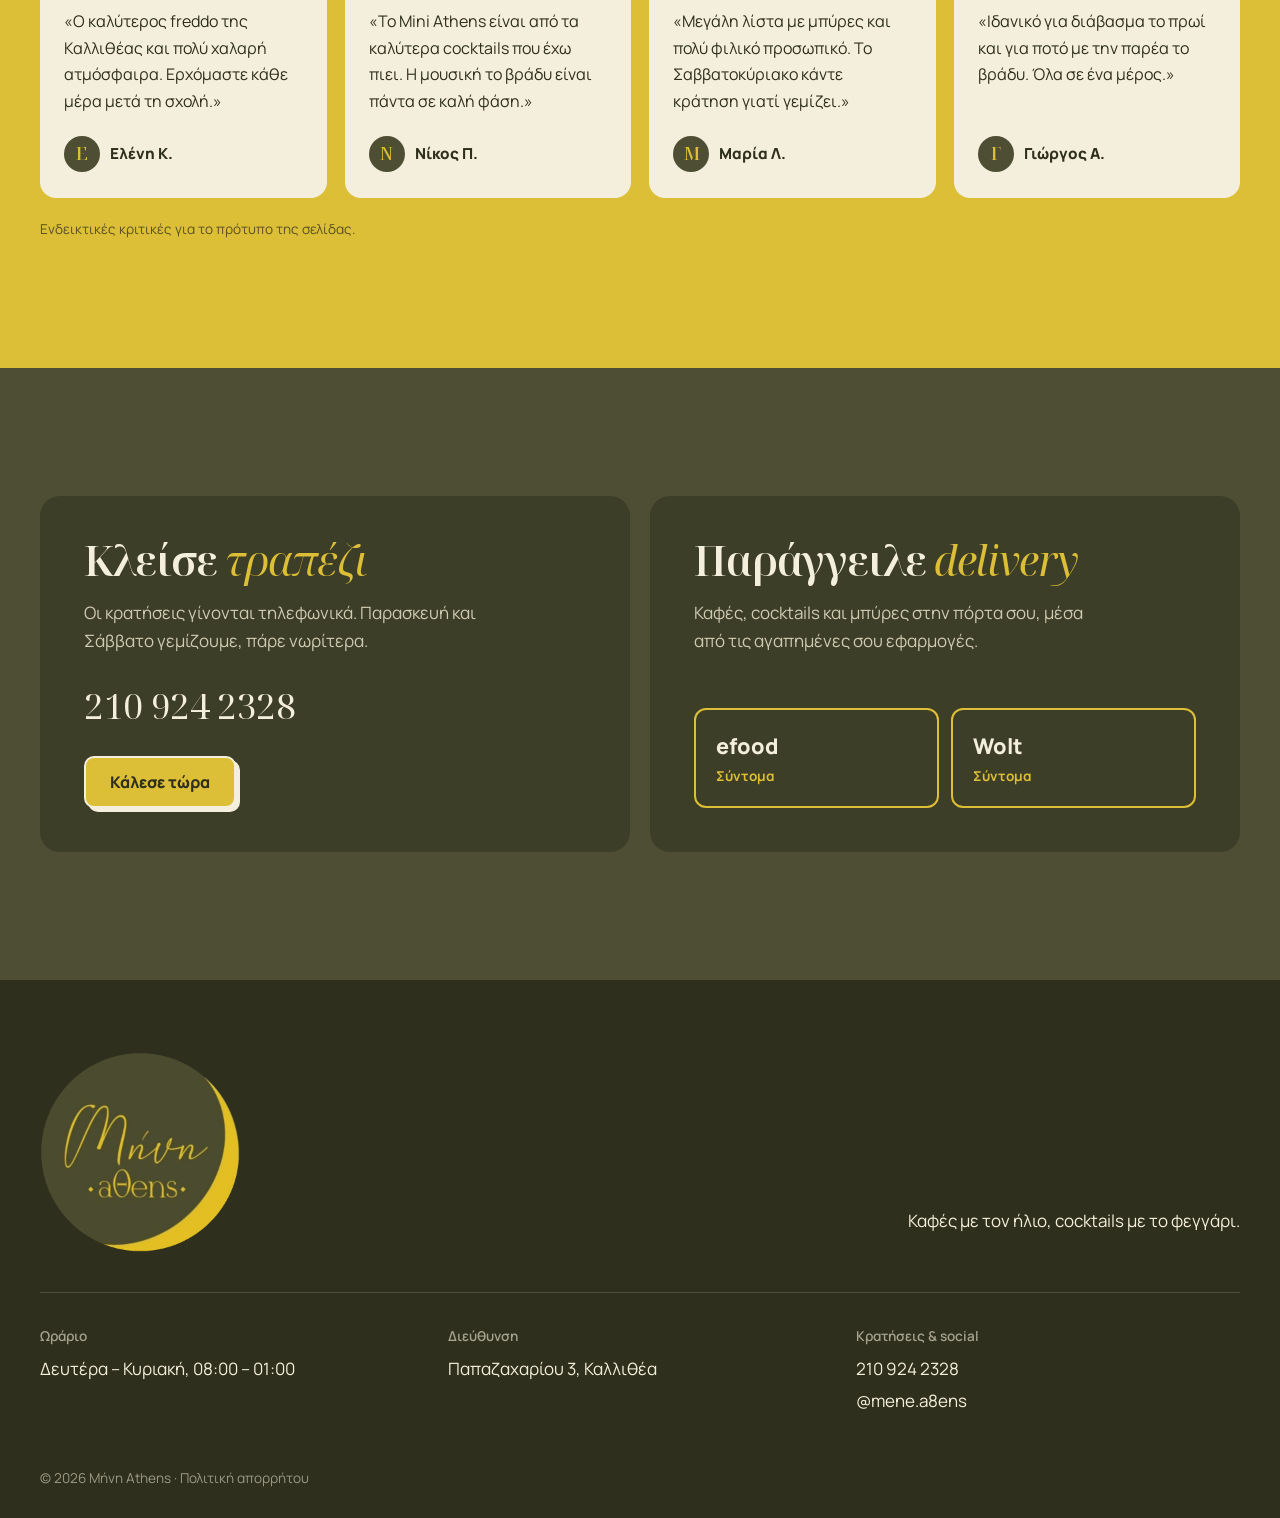
==== commit 0fff2c91: "Add privacy policy, security hardening and local fonts - Content Security Policy and referrer policy" ====
--- a/index.html
+++ b/index.html
@@ -3,12 +3,12 @@
 <head>
   <meta charset="utf-8">
   <meta name="viewport" content="width=device-width, initial-scale=1">
+  <meta http-equiv="Content-Security-Policy" content="default-src 'self'; script-src 'self'; style-src 'self' 'unsafe-inline'; font-src 'self'; img-src 'self' data: https://images.unsplash.com; frame-src https://maps.google.com https://www.google.com; connect-src 'self'; object-src 'none'; base-uri 'self'; form-action 'self'">
+  <meta name="referrer" content="strict-origin-when-cross-origin">
   <title>Μήνη Athens · All Day Bar στην Καλλιθέα</title>
   <meta name="description" content="Μήνη Athens: all day bar στην Καλλιθέα. Καφές, brunch, φαγητό και cocktails, κάθε μέρα 08:00 – 01:00.">
   <meta name="theme-color" content="#4d4e33">
-  <link rel="preconnect" href="https://fonts.googleapis.com">
-  <link rel="preconnect" href="https://fonts.gstatic.com" crossorigin>
-  <link href="https://fonts.googleapis.com/css2?family=Manrope:wght@400;500;600;700;800&family=Noto+Serif+Display:ital,wght@0,400;0,500;0,600;1,400;1,500&display=swap" rel="stylesheet">
+  <link rel="stylesheet" href="fonts/fonts.css">
   <link rel="stylesheet" href="css/style.css">
 </head>
 <body>
--- a/fonts/fonts.css
+++ b/fonts/fonts.css
@@ -0,0 +1,336 @@
+/* Γραμματοσειρές φιλοξενούνται τοπικά (δεν στέλνονται δεδομένα στη Google). */
+/* greek */
+@font-face {
+  font-family: 'Manrope';
+  font-style: normal;
+  font-weight: 400;
+  font-display: swap;
+  src: url(Manrope-normal-greek-0.woff2) format('woff2');
+  unicode-range: U+0370-0377, U+037A-037F, U+0384-038A, U+038C, U+038E-03A1, U+03A3-03FF;
+}
+/* latin-ext */
+@font-face {
+  font-family: 'Manrope';
+  font-style: normal;
+  font-weight: 400;
+  font-display: swap;
+  src: url(Manrope-normal-latin-ext-1.woff2) format('woff2');
+  unicode-range: U+0100-02BA, U+02BD-02C5, U+02C7-02CC, U+02CE-02D7, U+02DD-02FF, U+0304, U+0308, U+0329, U+1D00-1DBF, U+1E00-1E9F, U+1EF2-1EFF, U+2020, U+20A0-20AB, U+20AD-20C4, U+2113, U+2C60-2C7F, U+A720-A7FF;
+}
+/* latin */
+@font-face {
+  font-family: 'Manrope';
+  font-style: normal;
+  font-weight: 400;
+  font-display: swap;
+  src: url(Manrope-normal-latin-2.woff2) format('woff2');
+  unicode-range: U+0000-00FF, U+0131, U+0152-0153, U+02BB-02BC, U+02C6, U+02DA, U+02DC, U+0304, U+0308, U+0329, U+2000-206F, U+20AC, U+2122, U+2191, U+2193, U+2212, U+2215, U+FEFF, U+FFFD;
+}
+/* greek */
+@font-face {
+  font-family: 'Manrope';
+  font-style: normal;
+  font-weight: 500;
+  font-display: swap;
+  src: url(Manrope-normal-greek-0.woff2) format('woff2');
+  unicode-range: U+0370-0377, U+037A-037F, U+0384-038A, U+038C, U+038E-03A1, U+03A3-03FF;
+}
+/* latin-ext */
+@font-face {
+  font-family: 'Manrope';
+  font-style: normal;
+  font-weight: 500;
+  font-display: swap;
+  src: url(Manrope-normal-latin-ext-1.woff2) format('woff2');
+  unicode-range: U+0100-02BA, U+02BD-02C5, U+02C7-02CC, U+02CE-02D7, U+02DD-02FF, U+0304, U+0308, U+0329, U+1D00-1DBF, U+1E00-1E9F, U+1EF2-1EFF, U+2020, U+20A0-20AB, U+20AD-20C4, U+2113, U+2C60-2C7F, U+A720-A7FF;
+}
+/* latin */
+@font-face {
+  font-family: 'Manrope';
+  font-style: normal;
+  font-weight: 500;
+  font-display: swap;
+  src: url(Manrope-normal-latin-2.woff2) format('woff2');
+  unicode-range: U+0000-00FF, U+0131, U+0152-0153, U+02BB-02BC, U+02C6, U+02DA, U+02DC, U+0304, U+0308, U+0329, U+2000-206F, U+20AC, U+2122, U+2191, U+2193, U+2212, U+2215, U+FEFF, U+FFFD;
+}
+/* greek */
+@font-face {
+  font-family: 'Manrope';
+  font-style: normal;
+  font-weight: 600;
+  font-display: swap;
+  src: url(Manrope-normal-greek-0.woff2) format('woff2');
+  unicode-range: U+0370-0377, U+037A-037F, U+0384-038A, U+038C, U+038E-03A1, U+03A3-03FF;
+}
+/* latin-ext */
+@font-face {
+  font-family: 'Manrope';
+  font-style: normal;
+  font-weight: 600;
+  font-display: swap;
+  src: url(Manrope-normal-latin-ext-1.woff2) format('woff2');
+  unicode-range: U+0100-02BA, U+02BD-02C5, U+02C7-02CC, U+02CE-02D7, U+02DD-02FF, U+0304, U+0308, U+0329, U+1D00-1DBF, U+1E00-1E9F, U+1EF2-1EFF, U+2020, U+20A0-20AB, U+20AD-20C4, U+2113, U+2C60-2C7F, U+A720-A7FF;
+}
+/* latin */
+@font-face {
+  font-family: 'Manrope';
+  font-style: normal;
+  font-weight: 600;
+  font-display: swap;
+  src: url(Manrope-normal-latin-2.woff2) format('woff2');
+  unicode-range: U+0000-00FF, U+0131, U+0152-0153, U+02BB-02BC, U+02C6, U+02DA, U+02DC, U+0304, U+0308, U+0329, U+2000-206F, U+20AC, U+2122, U+2191, U+2193, U+2212, U+2215, U+FEFF, U+FFFD;
+}
+/* greek */
+@font-face {
+  font-family: 'Manrope';
+  font-style: normal;
+  font-weight: 700;
+  font-display: swap;
+  src: url(Manrope-normal-greek-0.woff2) format('woff2');
+  unicode-range: U+0370-0377, U+037A-037F, U+0384-038A, U+038C, U+038E-03A1, U+03A3-03FF;
+}
+/* latin-ext */
+@font-face {
+  font-family: 'Manrope';
+  font-style: normal;
+  font-weight: 700;
+  font-display: swap;
+  src: url(Manrope-normal-latin-ext-1.woff2) format('woff2');
+  unicode-range: U+0100-02BA, U+02BD-02C5, U+02C7-02CC, U+02CE-02D7, U+02DD-02FF, U+0304, U+0308, U+0329, U+1D00-1DBF, U+1E00-1E9F, U+1EF2-1EFF, U+2020, U+20A0-20AB, U+20AD-20C4, U+2113, U+2C60-2C7F, U+A720-A7FF;
+}
+/* latin */
+@font-face {
+  font-family: 'Manrope';
+  font-style: normal;
+  font-weight: 700;
+  font-display: swap;
+  src: url(Manrope-normal-latin-2.woff2) format('woff2');
+  unicode-range: U+0000-00FF, U+0131, U+0152-0153, U+02BB-02BC, U+02C6, U+02DA, U+02DC, U+0304, U+0308, U+0329, U+2000-206F, U+20AC, U+2122, U+2191, U+2193, U+2212, U+2215, U+FEFF, U+FFFD;
+}
+/* greek */
+@font-face {
+  font-family: 'Manrope';
+  font-style: normal;
+  font-weight: 800;
+  font-display: swap;
+  src: url(Manrope-normal-greek-0.woff2) format('woff2');
+  unicode-range: U+0370-0377, U+037A-037F, U+0384-038A, U+038C, U+038E-03A1, U+03A3-03FF;
+}
+/* latin-ext */
+@font-face {
+  font-family: 'Manrope';
+  font-style: normal;
+  font-weight: 800;
+  font-display: swap;
+  src: url(Manrope-normal-latin-ext-1.woff2) format('woff2');
+  unicode-range: U+0100-02BA, U+02BD-02C5, U+02C7-02CC, U+02CE-02D7, U+02DD-02FF, U+0304, U+0308, U+0329, U+1D00-1DBF, U+1E00-1E9F, U+1EF2-1EFF, U+2020, U+20A0-20AB, U+20AD-20C4, U+2113, U+2C60-2C7F, U+A720-A7FF;
+}
+/* latin */
+@font-face {
+  font-family: 'Manrope';
+  font-style: normal;
+  font-weight: 800;
+  font-display: swap;
+  src: url(Manrope-normal-latin-2.woff2) format('woff2');
+  unicode-range: U+0000-00FF, U+0131, U+0152-0153, U+02BB-02BC, U+02C6, U+02DA, U+02DC, U+0304, U+0308, U+0329, U+2000-206F, U+20AC, U+2122, U+2191, U+2193, U+2212, U+2215, U+FEFF, U+FFFD;
+}
+/* greek-ext */
+@font-face {
+  font-family: 'Noto Serif Display';
+  font-style: italic;
+  font-weight: 400;
+  font-stretch: 100%;
+  font-display: swap;
+  src: url(NotoSerifDisplay-italic-greek-ext-3.woff2) format('woff2');
+  unicode-range: U+1F00-1FFF;
+}
+/* greek */
+@font-face {
+  font-family: 'Noto Serif Display';
+  font-style: italic;
+  font-weight: 400;
+  font-stretch: 100%;
+  font-display: swap;
+  src: url(NotoSerifDisplay-italic-greek-4.woff2) format('woff2');
+  unicode-range: U+0370-0377, U+037A-037F, U+0384-038A, U+038C, U+038E-03A1, U+03A3-03FF;
+}
+/* latin-ext */
+@font-face {
+  font-family: 'Noto Serif Display';
+  font-style: italic;
+  font-weight: 400;
+  font-stretch: 100%;
+  font-display: swap;
+  src: url(NotoSerifDisplay-italic-latin-ext-5.woff2) format('woff2');
+  unicode-range: U+0100-02BA, U+02BD-02C5, U+02C7-02CC, U+02CE-02D7, U+02DD-02FF, U+0304, U+0308, U+0329, U+1D00-1DBF, U+1E00-1E9F, U+1EF2-1EFF, U+2020, U+20A0-20AB, U+20AD-20C4, U+2113, U+2C60-2C7F, U+A720-A7FF;
+}
+/* latin */
+@font-face {
+  font-family: 'Noto Serif Display';
+  font-style: italic;
+  font-weight: 400;
+  font-stretch: 100%;
+  font-display: swap;
+  src: url(NotoSerifDisplay-italic-latin-6.woff2) format('woff2');
+  unicode-range: U+0000-00FF, U+0131, U+0152-0153, U+02BB-02BC, U+02C6, U+02DA, U+02DC, U+0304, U+0308, U+0329, U+2000-206F, U+20AC, U+2122, U+2191, U+2193, U+2212, U+2215, U+FEFF, U+FFFD;
+}
+/* greek-ext */
+@font-face {
+  font-family: 'Noto Serif Display';
+  font-style: italic;
+  font-weight: 500;
+  font-stretch: 100%;
+  font-display: swap;
+  src: url(NotoSerifDisplay-italic-greek-ext-3.woff2) format('woff2');
+  unicode-range: U+1F00-1FFF;
+}
+/* greek */
+@font-face {
+  font-family: 'Noto Serif Display';
+  font-style: italic;
+  font-weight: 500;
+  font-stretch: 100%;
+  font-display: swap;
+  src: url(NotoSerifDisplay-italic-greek-4.woff2) format('woff2');
+  unicode-range: U+0370-0377, U+037A-037F, U+0384-038A, U+038C, U+038E-03A1, U+03A3-03FF;
+}
+/* latin-ext */
+@font-face {
+  font-family: 'Noto Serif Display';
+  font-style: italic;
+  font-weight: 500;
+  font-stretch: 100%;
+  font-display: swap;
+  src: url(NotoSerifDisplay-italic-latin-ext-5.woff2) format('woff2');
+  unicode-range: U+0100-02BA, U+02BD-02C5, U+02C7-02CC, U+02CE-02D7, U+02DD-02FF, U+0304, U+0308, U+0329, U+1D00-1DBF, U+1E00-1E9F, U+1EF2-1EFF, U+2020, U+20A0-20AB, U+20AD-20C4, U+2113, U+2C60-2C7F, U+A720-A7FF;
+}
+/* latin */
+@font-face {
+  font-family: 'Noto Serif Display';
+  font-style: italic;
+  font-weight: 500;
+  font-stretch: 100%;
+  font-display: swap;
+  src: url(NotoSerifDisplay-italic-latin-6.woff2) format('woff2');
+  unicode-range: U+0000-00FF, U+0131, U+0152-0153, U+02BB-02BC, U+02C6, U+02DA, U+02DC, U+0304, U+0308, U+0329, U+2000-206F, U+20AC, U+2122, U+2191, U+2193, U+2212, U+2215, U+FEFF, U+FFFD;
+}
+/* greek-ext */
+@font-face {
+  font-family: 'Noto Serif Display';
+  font-style: normal;
+  font-weight: 400;
+  font-stretch: 100%;
+  font-display: swap;
+  src: url(NotoSerifDisplay-normal-greek-ext-7.woff2) format('woff2');
+  unicode-range: U+1F00-1FFF;
+}
+/* greek */
+@font-face {
+  font-family: 'Noto Serif Display';
+  font-style: normal;
+  font-weight: 400;
+  font-stretch: 100%;
+  font-display: swap;
+  src: url(NotoSerifDisplay-normal-greek-8.woff2) format('woff2');
+  unicode-range: U+0370-0377, U+037A-037F, U+0384-038A, U+038C, U+038E-03A1, U+03A3-03FF;
+}
+/* latin-ext */
+@font-face {
+  font-family: 'Noto Serif Display';
+  font-style: normal;
+  font-weight: 400;
+  font-stretch: 100%;
+  font-display: swap;
+  src: url(NotoSerifDisplay-normal-latin-ext-9.woff2) format('woff2');
+  unicode-range: U+0100-02BA, U+02BD-02C5, U+02C7-02CC, U+02CE-02D7, U+02DD-02FF, U+0304, U+0308, U+0329, U+1D00-1DBF, U+1E00-1E9F, U+1EF2-1EFF, U+2020, U+20A0-20AB, U+20AD-20C4, U+2113, U+2C60-2C7F, U+A720-A7FF;
+}
+/* latin */
+@font-face {
+  font-family: 'Noto Serif Display';
+  font-style: normal;
+  font-weight: 400;
+  font-stretch: 100%;
+  font-display: swap;
+  src: url(NotoSerifDisplay-normal-latin-10.woff2) format('woff2');
+  unicode-range: U+0000-00FF, U+0131, U+0152-0153, U+02BB-02BC, U+02C6, U+02DA, U+02DC, U+0304, U+0308, U+0329, U+2000-206F, U+20AC, U+2122, U+2191, U+2193, U+2212, U+2215, U+FEFF, U+FFFD;
+}
+/* greek-ext */
+@font-face {
+  font-family: 'Noto Serif Display';
+  font-style: normal;
+  font-weight: 500;
+  font-stretch: 100%;
+  font-display: swap;
+  src: url(NotoSerifDisplay-normal-greek-ext-7.woff2) format('woff2');
+  unicode-range: U+1F00-1FFF;
+}
+/* greek */
+@font-face {
+  font-family: 'Noto Serif Display';
+  font-style: normal;
+  font-weight: 500;
+  font-stretch: 100%;
+  font-display: swap;
+  src: url(NotoSerifDisplay-normal-greek-8.woff2) format('woff2');
+  unicode-range: U+0370-0377, U+037A-037F, U+0384-038A, U+038C, U+038E-03A1, U+03A3-03FF;
+}
+/* latin-ext */
+@font-face {
+  font-family: 'Noto Serif Display';
+  font-style: normal;
+  font-weight: 500;
+  font-stretch: 100%;
+  font-display: swap;
+  src: url(NotoSerifDisplay-normal-latin-ext-9.woff2) format('woff2');
+  unicode-range: U+0100-02BA, U+02BD-02C5, U+02C7-02CC, U+02CE-02D7, U+02DD-02FF, U+0304, U+0308, U+0329, U+1D00-1DBF, U+1E00-1E9F, U+1EF2-1EFF, U+2020, U+20A0-20AB, U+20AD-20C4, U+2113, U+2C60-2C7F, U+A720-A7FF;
+}
+/* latin */
+@font-face {
+  font-family: 'Noto Serif Display';
+  font-style: normal;
+  font-weight: 500;
+  font-stretch: 100%;
+  font-display: swap;
+  src: url(NotoSerifDisplay-normal-latin-10.woff2) format('woff2');
+  unicode-range: U+0000-00FF, U+0131, U+0152-0153, U+02BB-02BC, U+02C6, U+02DA, U+02DC, U+0304, U+0308, U+0329, U+2000-206F, U+20AC, U+2122, U+2191, U+2193, U+2212, U+2215, U+FEFF, U+FFFD;
+}
+/* greek-ext */
+@font-face {
+  font-family: 'Noto Serif Display';
+  font-style: normal;
+  font-weight: 600;
+  font-stretch: 100%;
+  font-display: swap;
+  src: url(NotoSerifDisplay-normal-greek-ext-7.woff2) format('woff2');
+  unicode-range: U+1F00-1FFF;
+}
+/* greek */
+@font-face {
+  font-family: 'Noto Serif Display';
+  font-style: normal;
+  font-weight: 600;
+  font-stretch: 100%;
+  font-display: swap;
+  src: url(NotoSerifDisplay-normal-greek-8.woff2) format('woff2');
+  unicode-range: U+0370-0377, U+037A-037F, U+0384-038A, U+038C, U+038E-03A1, U+03A3-03FF;
+}
+/* latin-ext */
+@font-face {
+  font-family: 'Noto Serif Display';
+  font-style: normal;
+  font-weight: 600;
+  font-stretch: 100%;
+  font-display: swap;
+  src: url(NotoSerifDisplay-normal-latin-ext-9.woff2) format('woff2');
+  unicode-range: U+0100-02BA, U+02BD-02C5, U+02C7-02CC, U+02CE-02D7, U+02DD-02FF, U+0304, U+0308, U+0329, U+1D00-1DBF, U+1E00-1E9F, U+1EF2-1EFF, U+2020, U+20A0-20AB, U+20AD-20C4, U+2113, U+2C60-2C7F, U+A720-A7FF;
+}
+/* latin */
+@font-face {
+  font-family: 'Noto Serif Display';
+  font-style: normal;
+  font-weight: 600;
+  font-stretch: 100%;
+  font-display: swap;
+  src: url(NotoSerifDisplay-normal-latin-10.woff2) format('woff2');
+  unicode-range: U+0000-00FF, U+0131, U+0152-0153, U+02BB-02BC, U+02C6, U+02DA, U+02DC, U+0304, U+0308, U+0329, U+2000-206F, U+20AC, U+2122, U+2191, U+2193, U+2212, U+2215, U+FEFF, U+FFFD;
+}
--- a/css/style.css
+++ b/css/style.css
@@ -326,3 +326,23 @@
   body { padding-bottom: 88px; }
 }
 .reviews-note { margin: 20px 0 0; font-size: .85rem; opacity: .75; }
+
+/* ===== Χάρτης με συγκατάθεση ===== */
+.map-consent {
+  height: auto; min-height: 380px; padding: clamp(28px, 4vw, 48px);
+  background: var(--green); display: flex; flex-direction: column; justify-content: center; align-items: flex-start; gap: 6px;
+}
+.map-consent h3 { margin: 12px 0 4px; }
+.map-consent p { max-width: 46ch; color: var(--muted); font-size: .95rem; }
+.map-consent p a { color: var(--moon); }
+.map-consent .btn { font-family: var(--sans); cursor: pointer; }
+
+/* ===== Πολιτική απορρήτου ===== */
+.legal { max-width: 760px; }
+.legal h2 { font-size: clamp(1.7rem, 3.4vw, 2.3rem); margin: 48px 0 14px; }
+.legal p, .legal li { color: var(--ink); opacity: .92; }
+.legal ul { padding-left: 1.2em; }
+.legal li { margin-bottom: 10px; }
+.legal a { color: var(--moon); }
+.legal .updated { color: var(--muted); font-size: .9rem; }
+.legal .placeholder { background: rgba(221,190,55,.18); padding: 0 4px; border-radius: 4px; }
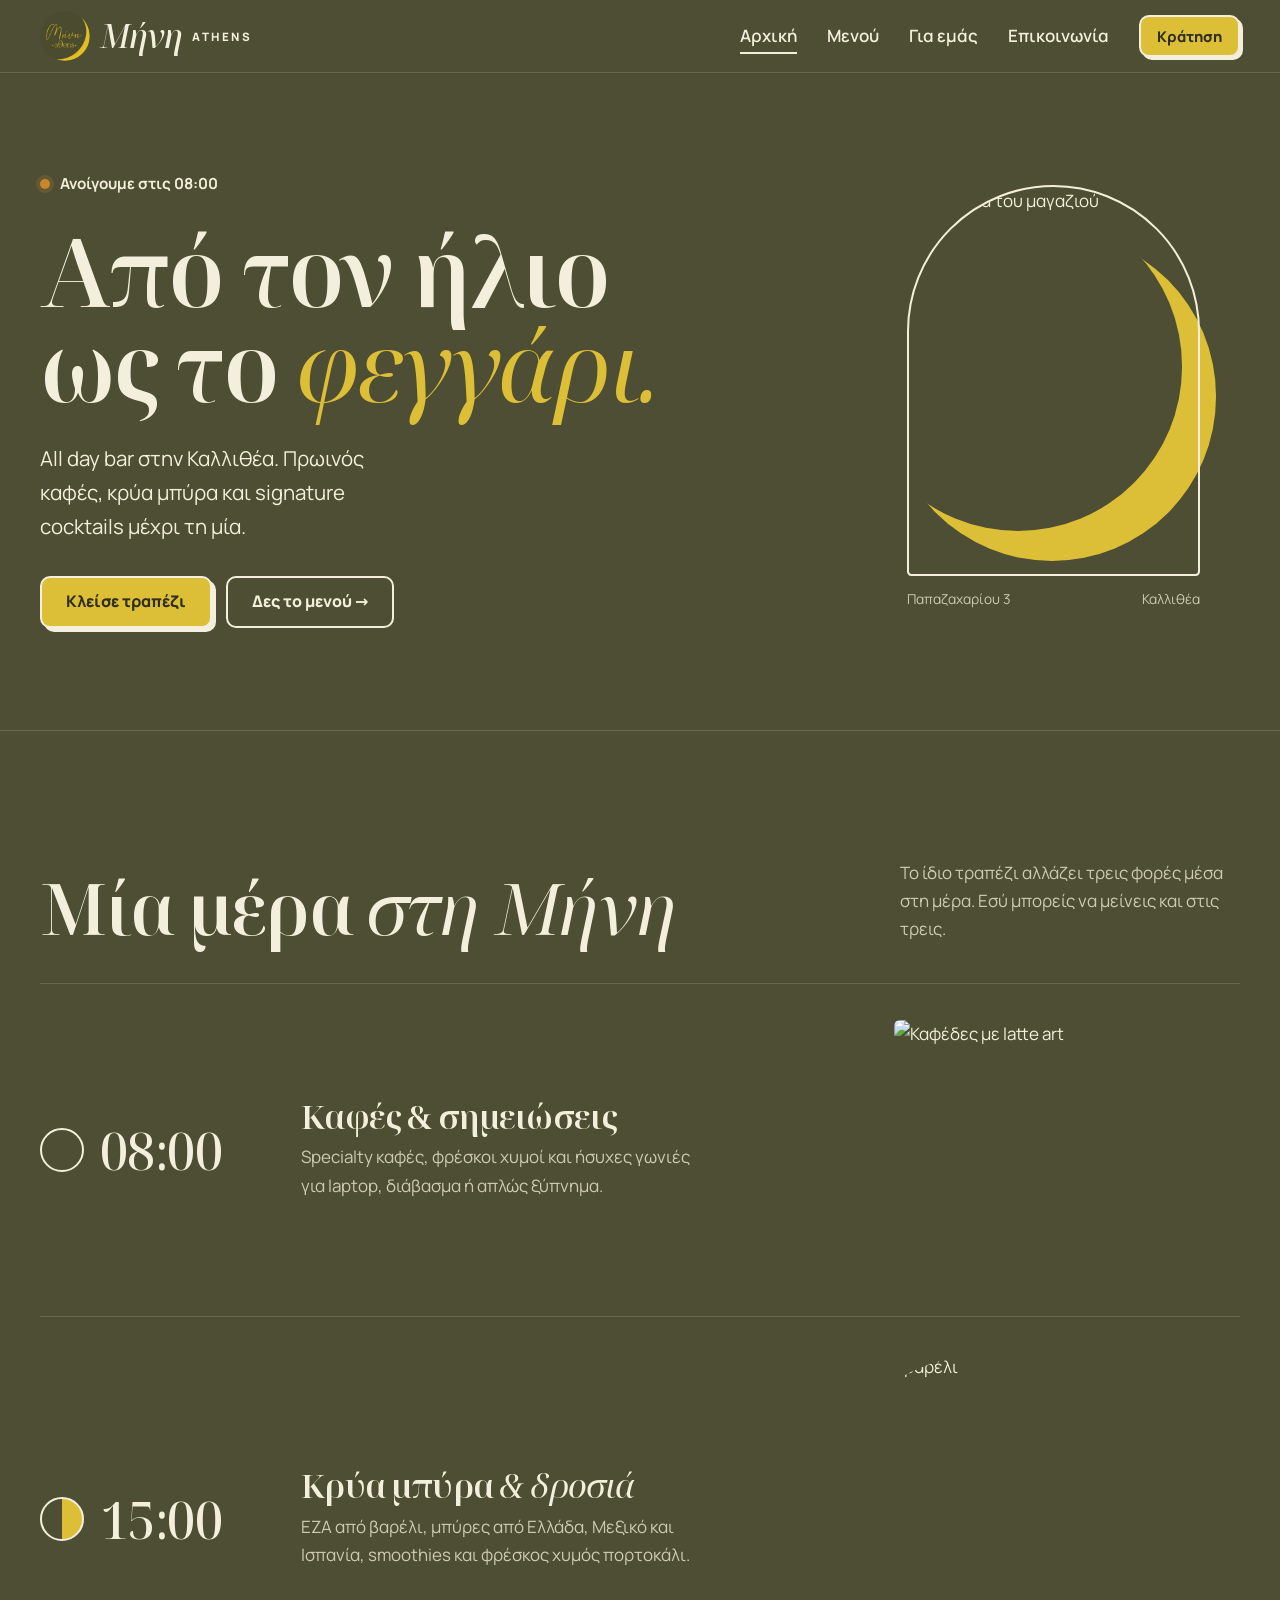
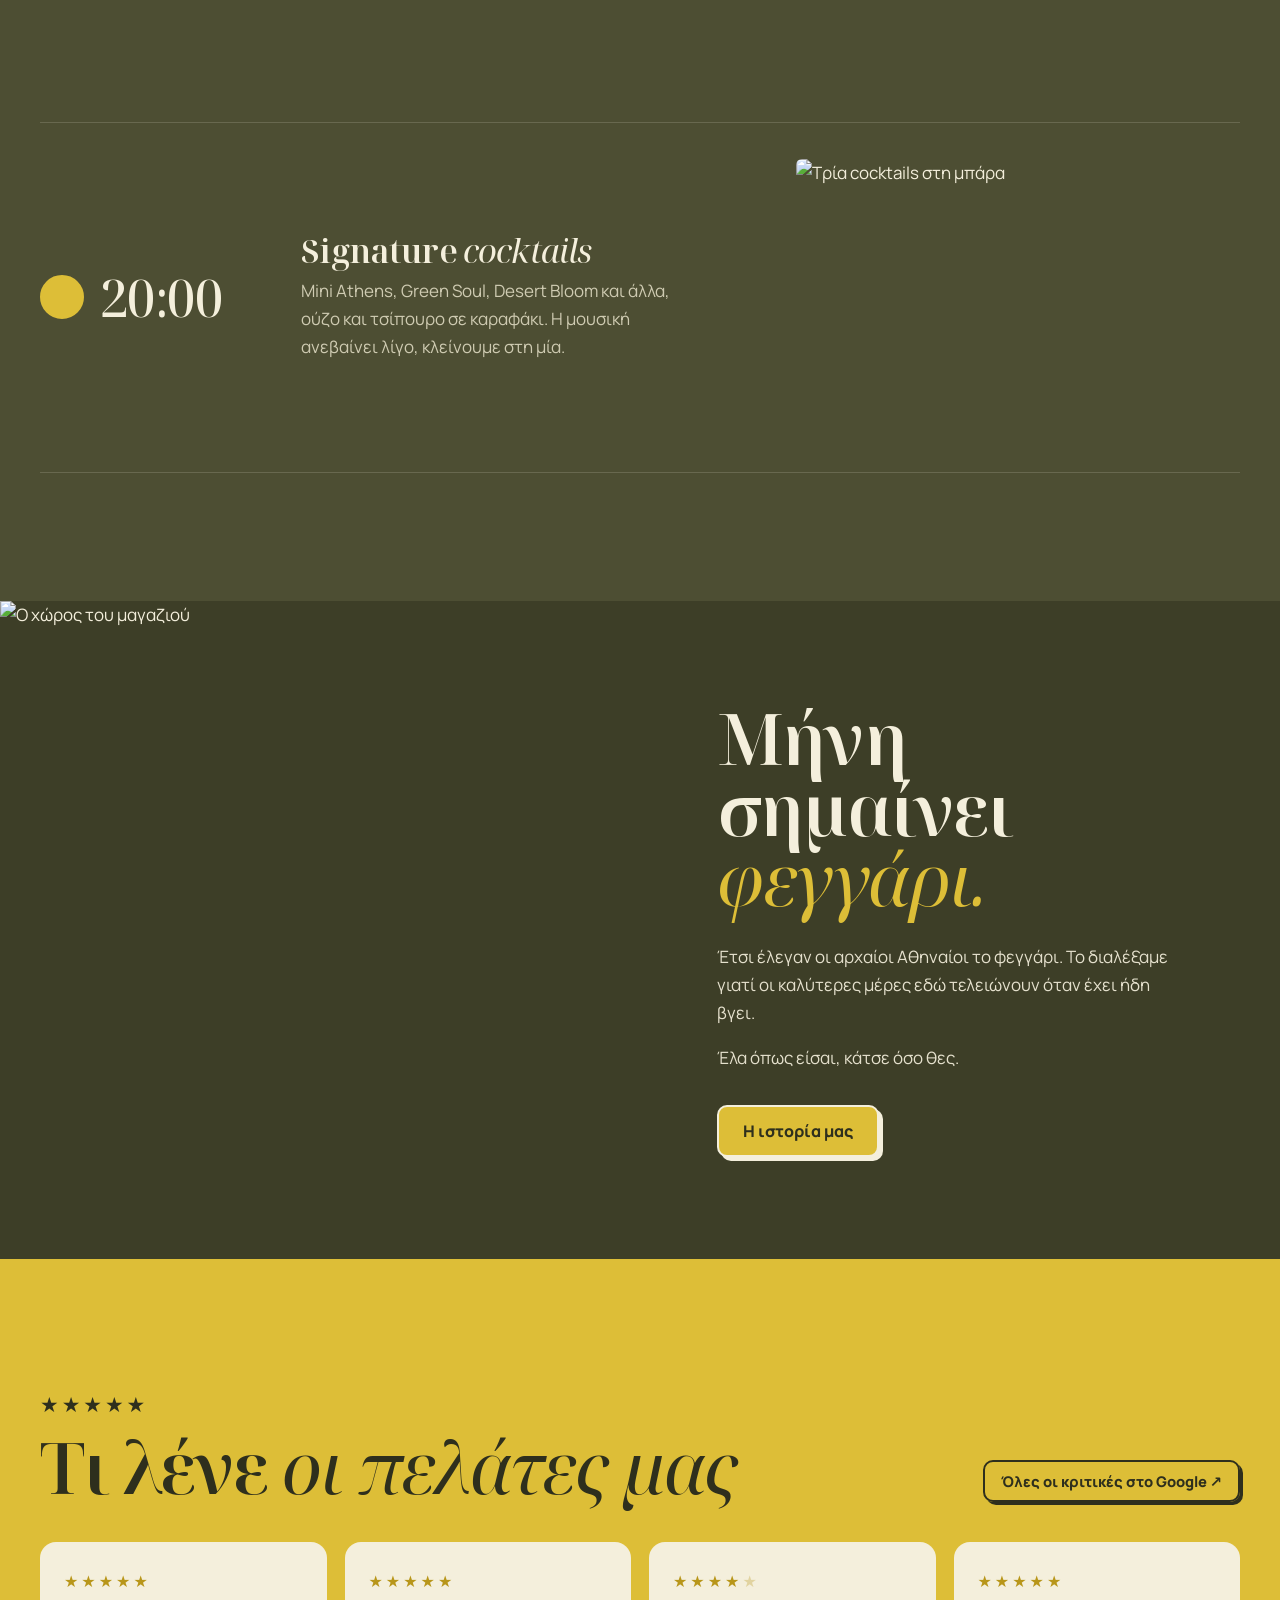
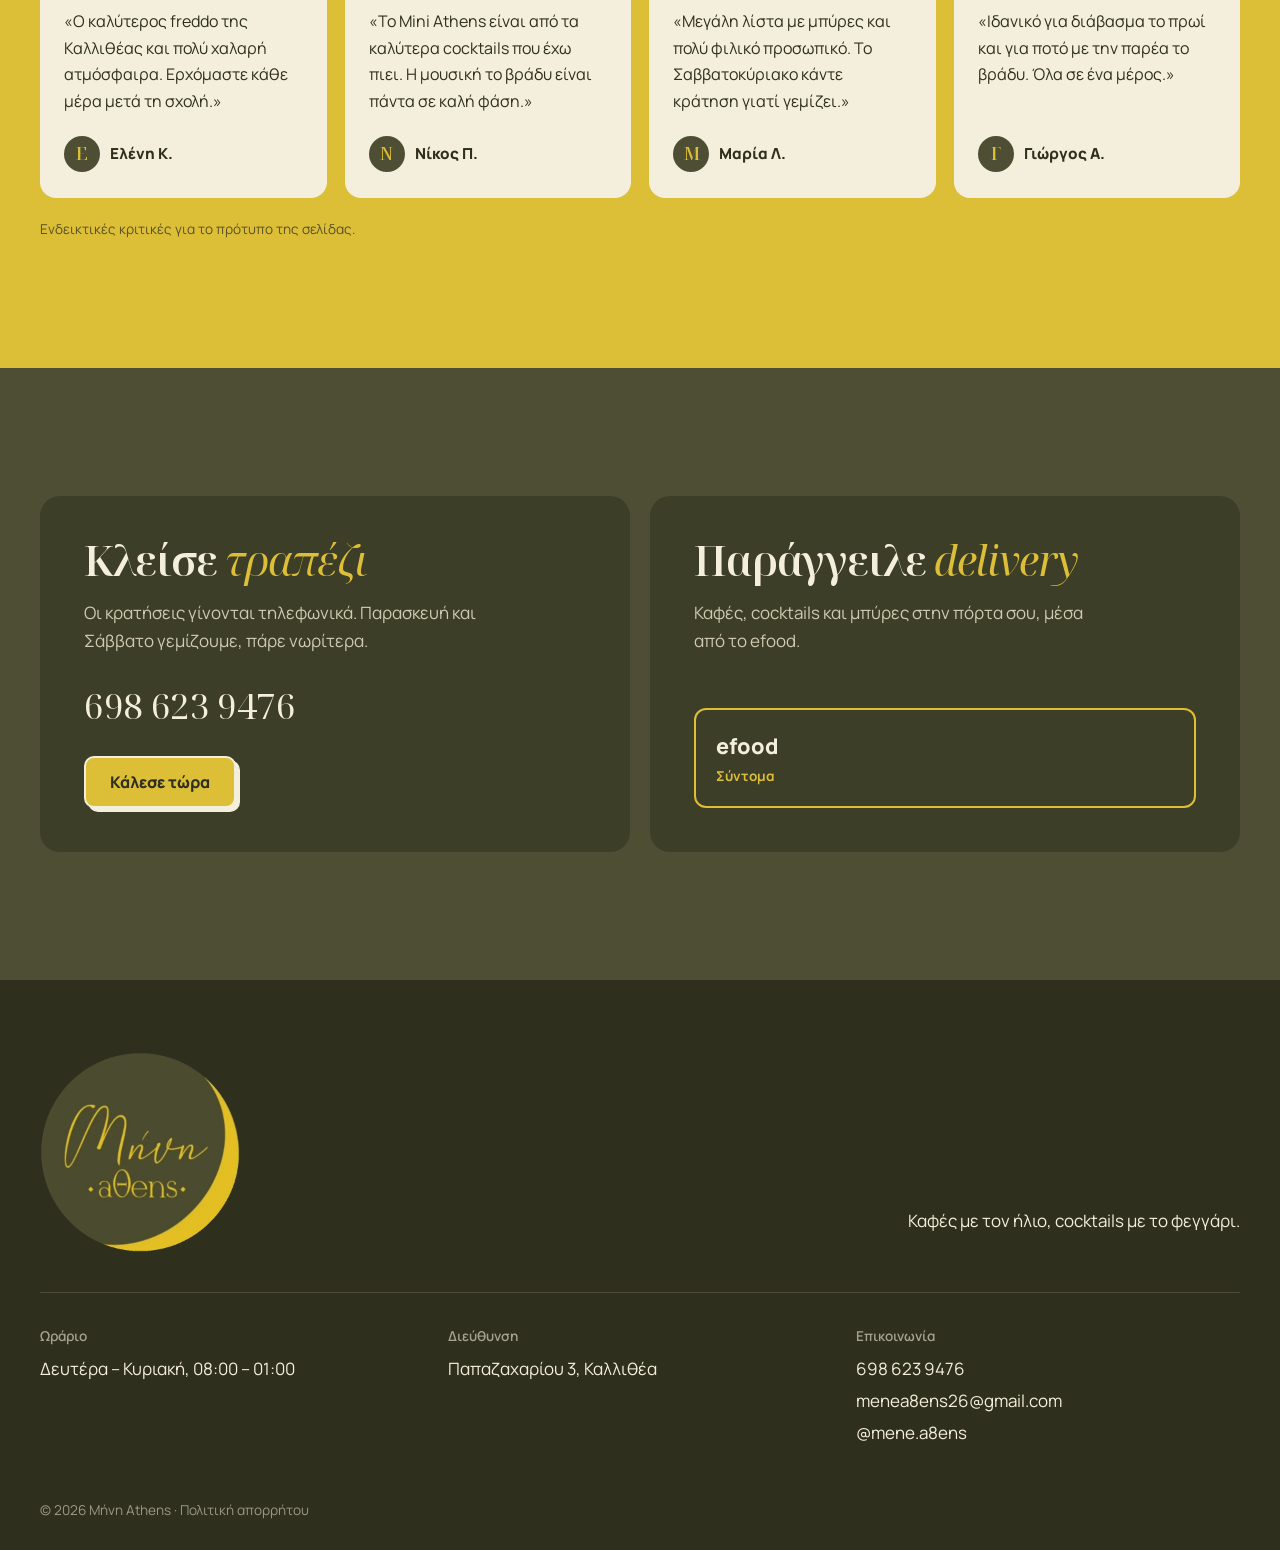
==== commit 55dc062a: "Update phone, add email, drop Wolt from delivery Co-Authored-By: Claude Opus 5.5 <noreply@anthropic." ====
--- a/index.html
+++ b/index.html
@@ -108,7 +108,7 @@
         </div>
         <div class="action-card action-card--delivery">
           <h3>Παράγγειλε <em>delivery</em></h3>
-          <p class="muted">Καφές, cocktails και μπύρες στην πόρτα σου, μέσα από τις αγαπημένες σου εφαρμογές.</p>
+          <p class="muted">Καφές, cocktails και μπύρες στην πόρτα σου, μέσα από το efood.</p>
           <div class="delivery-buttons" data-delivery></div>
         </div>
       </div>
--- a/css/style.css
+++ b/css/style.css
@@ -225,7 +225,7 @@
 }
 .action-phone:hover { color: var(--moon); }
 .action-card .btn { margin-top: auto; }
-.delivery-buttons { display: grid; grid-template-columns: 1fr 1fr; gap: 12px; width: 100%; margin-top: auto; }
+.delivery-buttons { display: grid; grid-template-columns: repeat(auto-fit, minmax(160px, 1fr)); gap: 12px; width: 100%; margin-top: auto; }
 .delivery-btn {
   display: flex; flex-direction: column; gap: 2px; padding: 18px 20px; border-radius: 12px;
   background: var(--moon); color: var(--dark); text-decoration: none;
